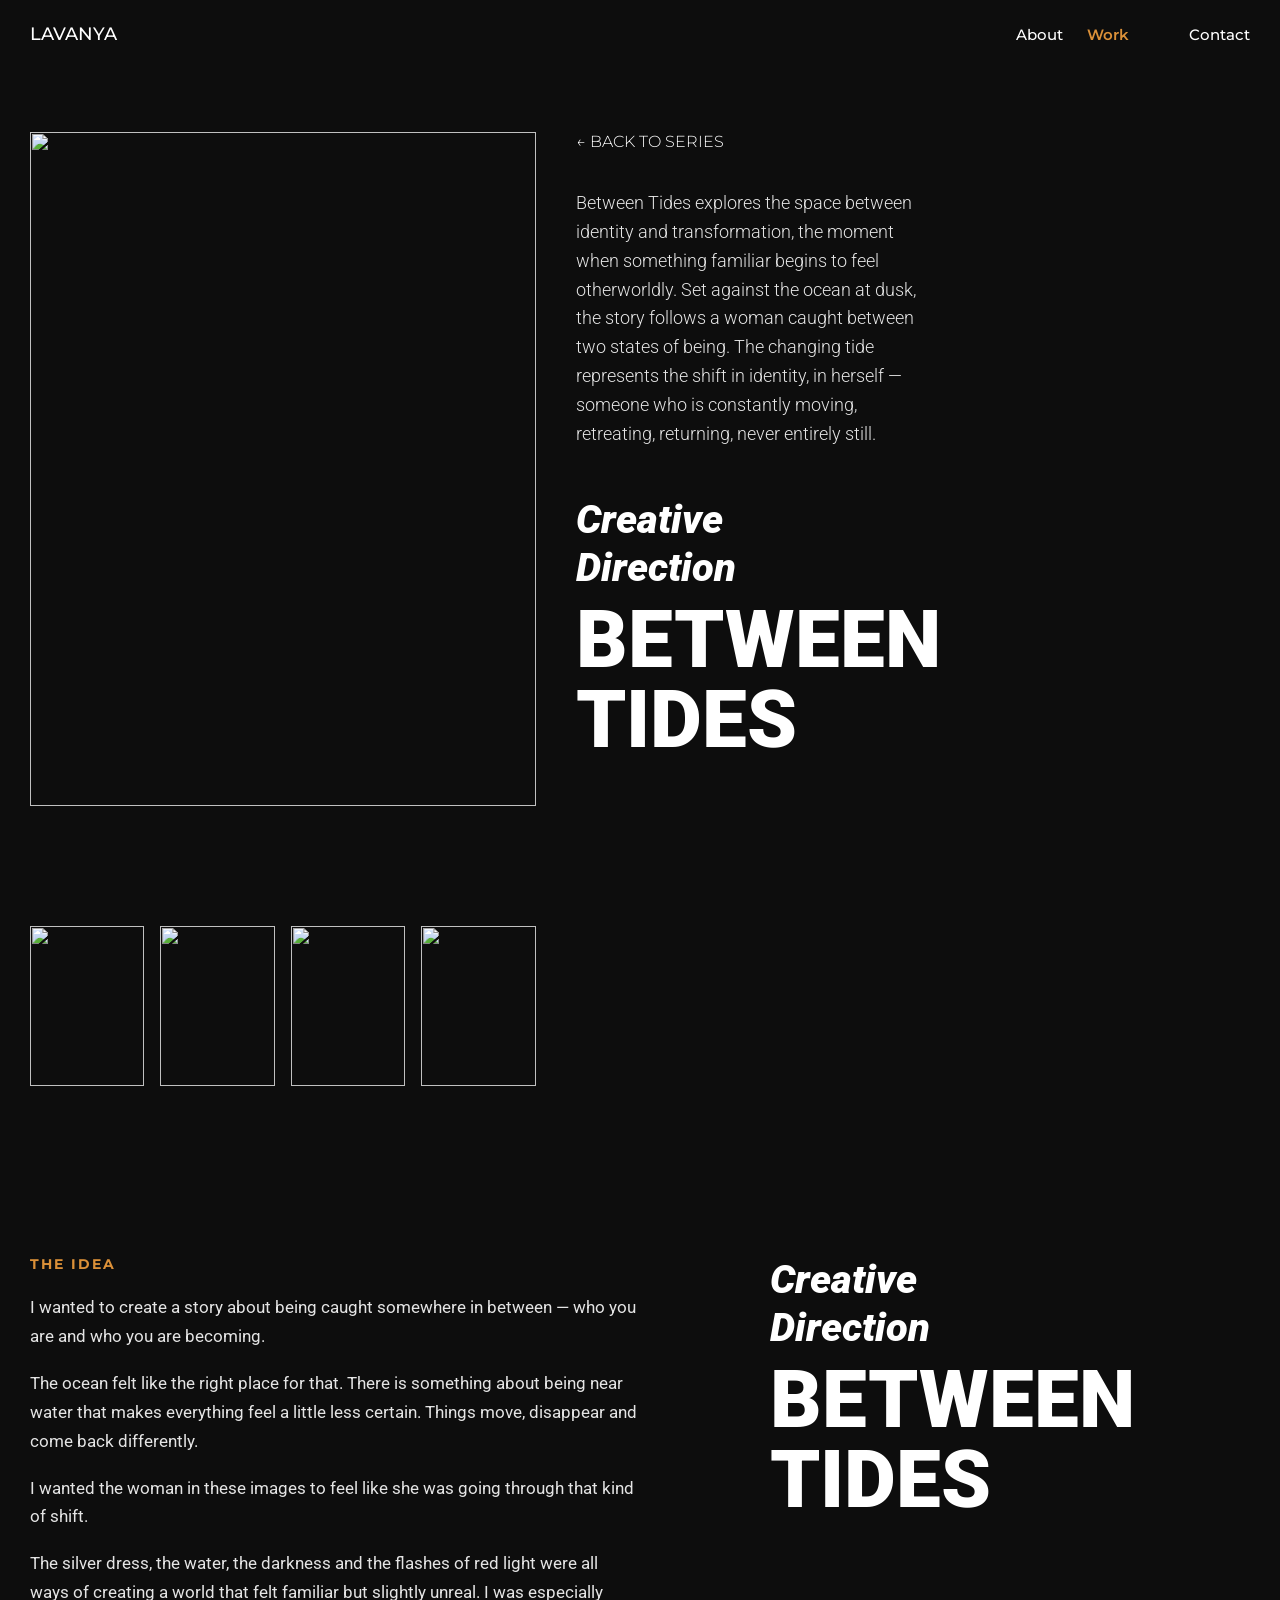
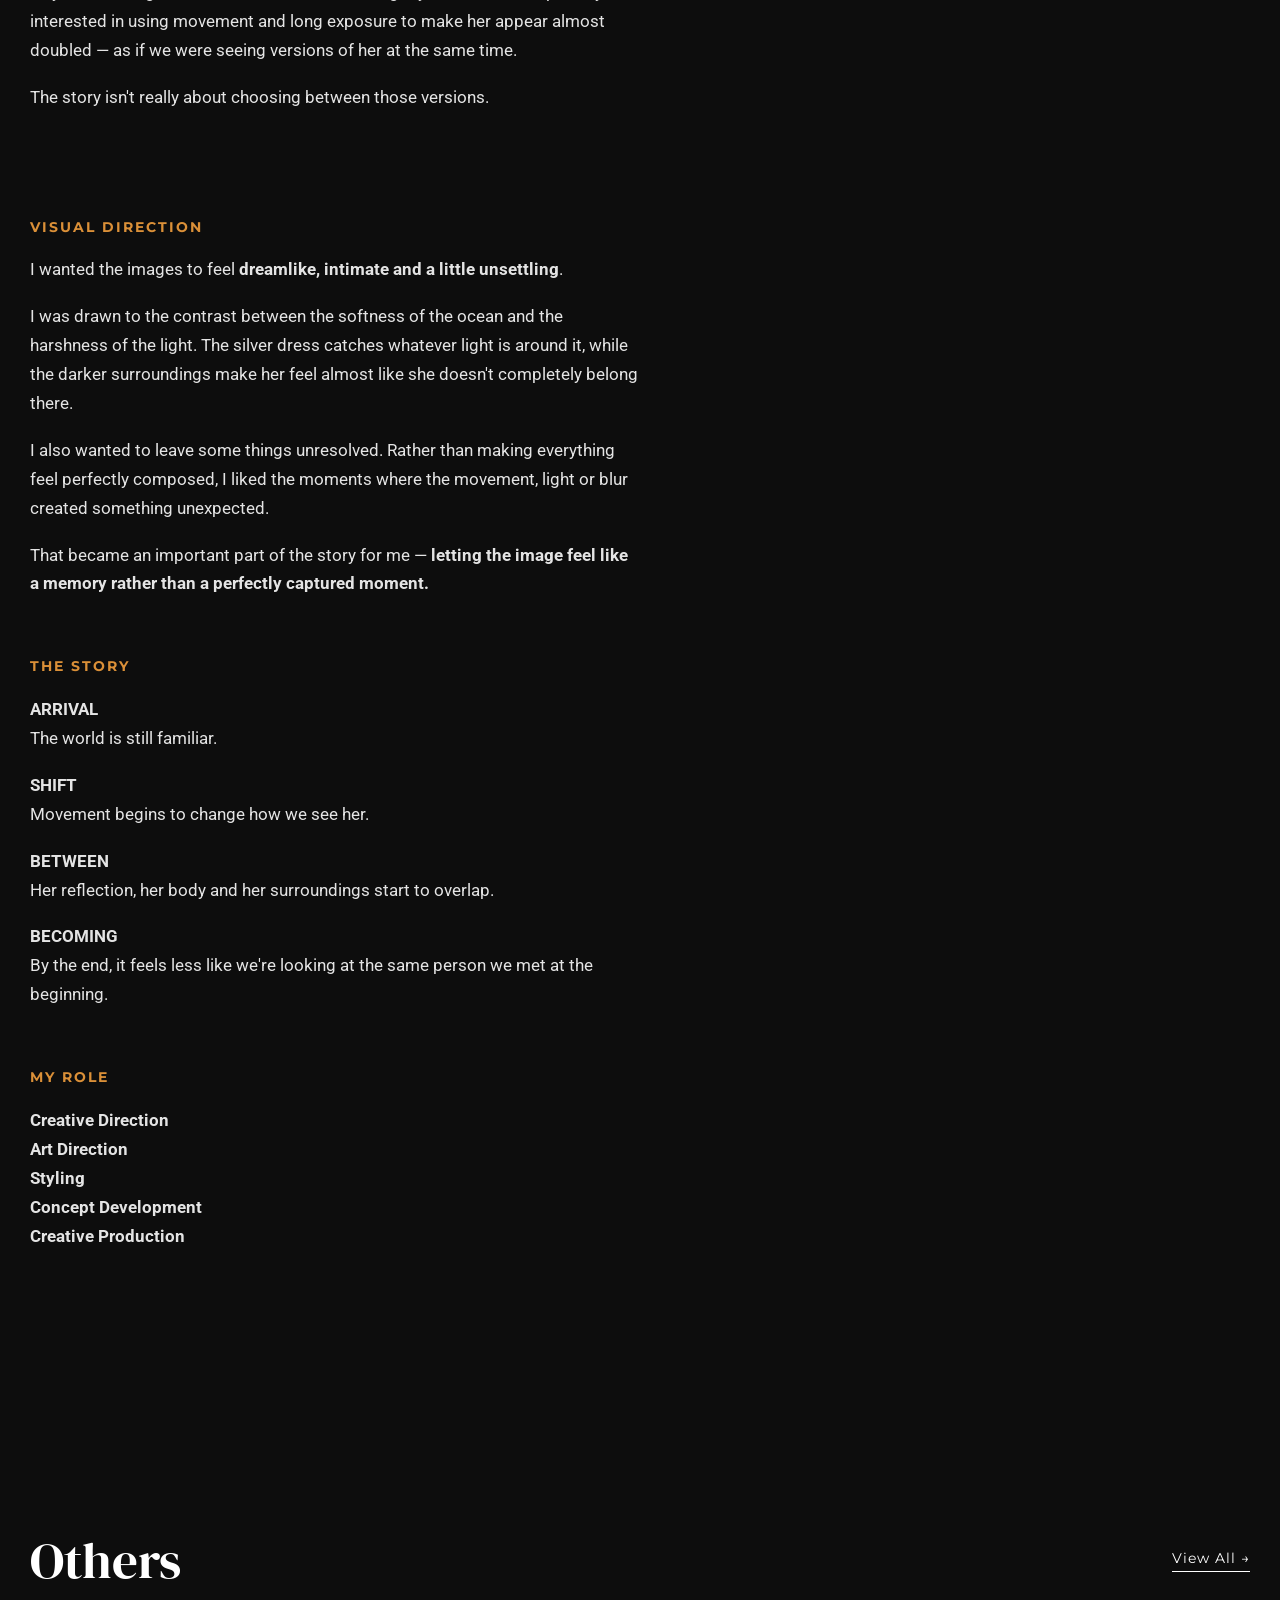
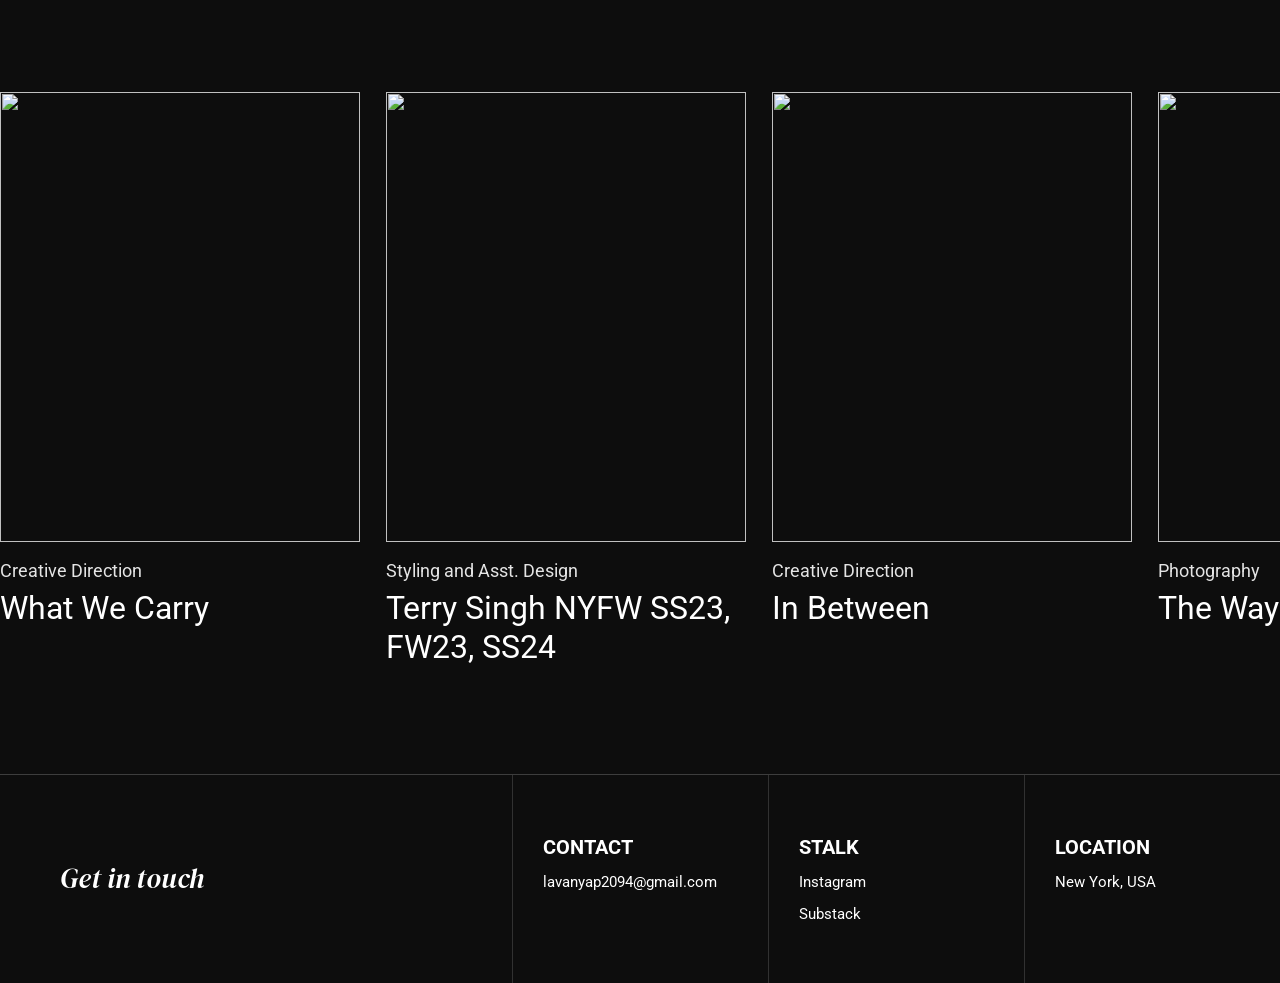
==== between-tides.html @ ea973506 "Add project detail pages, lightbox gallery, and scroll reveal animations Wires up the 5 project page" ====
<!DOCTYPE html>
<html lang="en">
<head>
<meta charset="UTF-8" />
<meta name="viewport" content="width=device-width, initial-scale=1" />
<title>Between Tides — Lavanya Pulijala</title>
<link rel="preconnect" href="https://fonts.googleapis.com" />
<link rel="preconnect" href="https://fonts.gstatic.com" crossorigin />
<link href="https://fonts.googleapis.com/css2?family=DM+Serif+Display:ital@0;1&family=Roboto:wght@300;400;500;700;900&family=Montserrat:wght@400;500;600&display=swap" rel="stylesheet" />
<link rel="stylesheet" href="style.css" />
</head>
<body>

<div class="navbar">
  <div class="container navbar-container">
    <a href="index.html" class="logo-holder"><div class="logo-text">LAVANYA</div></a>
    <nav class="nav-menu-wrapper">
      <div class="nav-wrapper">
        <div class="nav-menu-link-holder middle">
          <a href="index.html#about" class="nav-link-big">About</a>
          <a href="work.html" class="nav-link-big current">Work</a>
        </div>
        <div class="nav-menu-link-holder">
          <a href="mailto:lavanyap2094@gmail.com" class="nav-link-big">Contact</a>
        </div>
      </div>
    </nav>
    <button class="menu-button" aria-label="Open menu"><div class="menu-text">Menu</div></button>
  </div>
</div>

<div class="section">
  <div class="container">
    <div class="project-details-grid">
      <div class="project-template-holder">
        <div class="project-hero-image-holder">
          <img alt="" src="https://cdn.prod.website-files.com/6a930ff29320b54254b927bc/6a93768591bf868baf4c334a_SRI04540%20Large.png" />
        </div>
        <div class="project-gallery">
          <img alt="" src="https://cdn.prod.website-files.com/6a930ff29320b54254b927bc/6a93768591bf868baf4c334a_SRI04540%20Large.png" />
          <img alt="" src="https://cdn.prod.website-files.com/6a930ff29320b54254b927bc/6a93ac50853d7f9bc25ae7d8_SRI04551%20Large.png" />
          <img alt="" src="https://cdn.prod.website-files.com/6a930ff29320b54254b927bc/6a93ac51853d7f9bc25ae7e6_SRI04533%20Large.png" />
          <img alt="" src="https://cdn.prod.website-files.com/6a930ff29320b54254b927bc/6a93ac50357229175e5e2feb_SRI04547%20Large.png" />
        </div>
      </div>
      <div class="project-info-column">
        <div class="project-info">
          <a href="work.html" class="project-back-link">← Back to Series</a>
          <p class="project-description">Between Tides explores the space between identity and transformation, the moment when something familiar begins to feel otherworldly. Set against the ocean at dusk, the story follows a woman caught between two states of being. The changing tide represents the shift in identity, in herself — someone who is constantly moving, retreating, returning, never entirely still.</p>
        </div>
        <div class="project-name-wrapper">
          <div class="project-category-name">Creative Direction</div>
          <div class="project-title">Between Tides</div>
        </div>
      </div>
    </div>

    <div class="project-body-grid">
      <div class="project-body">
        <h3>THE IDEA</h3>
        <p>I wanted to create a story about being caught somewhere in between — who you are and who you are becoming.</p>
        <p>The ocean felt like the right place for that. There is something about being near water that makes everything feel a little less certain. Things move, disappear and come back differently.</p>
        <p>I wanted the woman in these images to feel like she was going through that kind of shift.</p>
        <p>The silver dress, the water, the darkness and the flashes of red light were all ways of creating a world that felt familiar but slightly unreal. I was especially interested in using movement and long exposure to make her appear almost doubled — as if we were seeing versions of her at the same time.</p>
        <p>The story isn't really about choosing between those versions.</p>
        <p>It's about <strong>existing somewhere between them.</strong></p>

        <h3>VISUAL DIRECTION</h3>
        <p>I wanted the images to feel <strong>dreamlike, intimate and a little unsettling</strong>.</p>
        <p>I was drawn to the contrast between the softness of the ocean and the harshness of the light. The silver dress catches whatever light is around it, while the darker surroundings make her feel almost like she doesn't completely belong there.</p>
        <p>I also wanted to leave some things unresolved. Rather than making everything feel perfectly composed, I liked the moments where the movement, light or blur created something unexpected.</p>
        <p>That became an important part of the story for me — <strong>letting the image feel like a memory rather than a perfectly captured moment.</strong></p>

        <h3>THE STORY</h3>
        <p><strong>ARRIVAL</strong><br />The world is still familiar.</p>
        <p><strong>SHIFT</strong><br />Movement begins to change how we see her.</p>
        <p><strong>BETWEEN</strong><br />Her reflection, her body and her surroundings start to overlap.</p>
        <p><strong>BECOMING</strong><br />By the end, it feels less like we're looking at the same person we met at the beginning.</p>

        <h3>MY ROLE</h3>
        <p><strong>Creative Direction</strong><br /><strong>Art Direction</strong><br /><strong>Styling</strong><br /><strong>Concept Development</strong><br /><strong>Creative Production</strong></p>
      </div>
      <div class="project-name-wrapper sticky">
        <div class="project-category-name">Creative Direction</div>
        <div class="project-title">Between Tides</div>
      </div>
    </div>
  </div>
</div>

<div class="section">
  <div class="container no-paddings">
    <div class="project-others-title">
      <div class="project-section-title">Others</div>
      <a href="work.html" class="link-with-arrow">View All →</a>
    </div>
  </div>
  <div class="horizontal-scrolling-wrapper">
    <div class="horizontal-scrolling-holder">
      <div class="work-list-wrapper">

        <a href="what-we-carry.html" class="work-item">
          <div class="featured-work-image-holder">
            <img class="grid-work-image" alt="" style="object-position: center 75%;" src="https://cdn.prod.website-files.com/6a930ff29320b54254b927bc/6a93aae207117569c260c474_Rukmini0732%20Large.png" />
          </div>
          <div class="category-text-holder"><div class="category-text">Creative Direction</div></div>
          <div class="work-title-holder"><div class="work-title">What We Carry</div></div>
        </a>

        <a href="nyfw-terry-singh.html" class="work-item">
          <div class="featured-work-image-holder">
            <img class="grid-work-image" alt="" style="object-position: center 15%;" src="https://cdn.prod.website-files.com/6a930ff29320b54254b927bc/6a93a5b98b8a10c0902ed716_converted_image_3.jpg" />
          </div>
          <div class="category-text-holder"><div class="category-text">Styling and Asst. Design</div></div>
          <div class="work-title-holder"><div class="work-title">Terry Singh NYFW SS23, FW23, SS24</div></div>
        </a>

        <a href="in-between.html" class="work-item">
          <div class="featured-work-image-holder">
            <img class="grid-work-image" alt="" src="https://cdn.prod.website-files.com/6a930ff29320b54254b927bc/6a93b052a6476f50bcbdfbe7_Rukmini1245%20Large.png" />
          </div>
          <div class="category-text-holder"><div class="category-text">Creative Direction</div></div>
          <div class="work-title-holder"><div class="work-title">In Between</div></div>
        </a>

        <a href="the-way-i-see.html" class="work-item">
          <div class="featured-work-image-holder">
            <img class="grid-work-image" alt="" src="https://cdn.prod.website-files.com/6a930ff29320b54254b927bc/6a93b617853d7f9bc25bc80b_IMG_5818.JPG" />
          </div>
          <div class="category-text-holder"><div class="category-text">Photography</div></div>
          <div class="work-title-holder"><div class="work-title">The Way I See</div></div>
        </a>

      </div>
    </div>
  </div>
</div>

<div class="section">
  <div class="footer-holder">
    <div class="footer-gird">
      <div class="footer-contact"><div class="drop-a-line-text">Get in touch</div></div>
      <div class="footer-info-holder">
        <div class="footer-title">CONTACT</div>
        <a href="mailto:lavanyap2094@gmail.com" class="footer-link">lavanyap2094@gmail.com</a>
      </div>
      <div class="footer-info-holder">
        <div class="footer-title">STALK</div>
        <a href="https://www.instagram.com/lavanyapulijala/" target="_blank" class="footer-link">Instagram</a>
        <a href="https://substack.com/@lavanyap" target="_blank" class="footer-link">Substack</a>
      </div>
      <div class="footer-info-holder">
        <div class="footer-title">LOCATION</div>
        <a href="https://www.google.com/maps" target="_blank" class="footer-link">New York, USA</a>
      </div>
    </div>
  </div>
</div>

<script src="script.js"></script>
</body>
</html>
---- style.css ----
:root {
  --bg: #0d0d0d;
  --accent: #db9038;
  --text: #ffffff;
  --text-soft: #e4e4e4;
  --font-headings: "DM Serif Display", serif;
  --font-paragraph: "Roboto", sans-serif;
  --font-ui: "Montserrat", sans-serif;
}

* { box-sizing: border-box; }

html { scroll-behavior: smooth; -webkit-text-size-adjust: 100%; text-size-adjust: 100%; }

body {
  margin: 0;
  background-color: var(--bg);
  color: var(--text);
  font-family: var(--font-headings);
  line-height: 1.2;
}

a { color: inherit; text-decoration: none; font-family: var(--font-paragraph); }

.container {
  width: 100%;
  max-width: 1400px;
  margin: 0 auto;
  padding: 2em 30px;
  position: relative;
}
.container.no-paddings { padding-top: 0; padding-bottom: 0; }
.container.sticky-container { position: sticky; top: 60px; }

/* NAV */
.navbar {
  position: sticky;
  top: 0;
  z-index: 20;
  background-color: var(--bg);
  height: 70px;
  display: flex;
  align-items: center;
}
.navbar-container {
  display: flex;
  justify-content: space-between;
  align-items: center;
  width: 100%;
}
.logo-text { font-family: var(--font-ui); font-size: 18px; font-weight: 500; }
.nav-menu-wrapper { display: flex; align-items: center; }
.nav-wrapper { display: flex; gap: 60px; align-items: center; }
.nav-menu-link-holder { display: flex; gap: 24px; align-items: center; }
.nav-link-big { font-size: 15px; font-family: var(--font-ui); font-weight: 500; transition: color .3s; }
.nav-link-big:hover { color: var(--accent); }
.nav-link-big.current { color: var(--accent); font-weight: 600; }
.menu-button {
  display: none;
  background: none;
  border: none;
  color: var(--text);
  font-family: var(--font-ui);
  cursor: pointer;
}

/* HERO */
.hero-section {
  min-height: 100vh;
  display: flex;
  flex-direction: column;
  justify-content: center;
  margin-top: -70px;
  padding-top: 70px;
}
.hero-grid {
  position: relative;
  padding-left: 35px;
  padding-right: 35px;
}
.hero-text-holder {
  position: absolute;
  top: 40px;
  left: 40px;
  z-index: 20;
  display: flex;
  flex-direction: column;
}
.hero-text-line {
  color: var(--accent);
  font-size: 16vw;
  line-height: 0.9;
  white-space: nowrap;
}
.hero-text-line span {
  display: inline-block;
  opacity: 0;
  transform: translateY(45px) rotateY(90deg);
  transform-style: preserve-3d;
}
.hero-image-holder {
  position: relative;
  width: 40vw;
  min-height: 70vh;
  margin-left: auto;
  z-index: 2;
}
.hero-image-container { position: relative; width: 100%; }
.hero-paragraph-holder {
  position: absolute;
  top: 34vw;
  left: -180px;
  max-width: 300px;
  z-index: 5;
  mix-blend-mode: difference;
}
.hero-paragraph { font-family: var(--font-paragraph); font-size: 18px; color: #fff; opacity: 0; transition: opacity 1s ease .8s; }
.hero-image {
  width: 100%;
  display: block;
  opacity: 0;
  transform: translateY(120px) rotate(-4deg) scale(0.96);
  transition: opacity 1s ease .3s, transform 1s ease .3s;
}

.placeholder-image {
  background-color: var(--bg2, #1a1a1a);
  background: var(--bg, #1a1a1a);
  border: 1px dashed #444;
  display: flex;
  align-items: center;
  justify-content: center;
  color: #777;
  font-family: var(--font-ui);
  font-size: 13px;
  width: 100%;
  height: 100%;
}

.loaded .hero-image,
.loaded .hero-paragraph { opacity: 1; transform: translateY(0) rotate(0deg) scale(1); }
.loaded .hero-text-line span { opacity: 1; transform: translateY(0) rotateY(0deg); transition: opacity .6s ease, transform .6s ease; }

/* divider */
.line-divider { padding: 70px 0; }
.line-holder { display: flex; justify-content: center; }
.line { width: 92%; height: 1px; background: rgba(255,255,255,.2); }

/* WORK STRIP */
.horizontal-scrolling-wrapper { position: relative; margin-top: 100px; }
.horizontal-scrolling-holder {
  display: flex;
  flex-direction: column;
  padding-top: 0;
}
.work-list-wrapper {
  display: flex;
  align-items: flex-start;
  gap: 26px;
  overflow-x: auto;
  overflow-y: hidden;
  scroll-behavior: auto;
  -webkit-overflow-scrolling: touch;
  overscroll-behavior-x: contain;
  padding-bottom: 8px;
  scrollbar-width: thin;
}
.work-list-wrapper::-webkit-scrollbar { height: 6px; }
.work-list-wrapper::-webkit-scrollbar-track { background: transparent; }
.work-list-wrapper::-webkit-scrollbar-thumb { background: rgba(255,255,255,.2); border-radius: 3px; }
.work-item {
  flex: none;
  width: 360px;
  min-width: 360px;
  display: block;
}
.featured-work-image-holder {
  width: 100%;
  aspect-ratio: 4 / 5;
  overflow: hidden;
  margin-bottom: 18px;
  background: var(--bg);
  display: block;
}
.grid-work-image {
  width: 100%;
  height: 100%;
  object-fit: cover;
  object-position: center;
  display: block;
}
.category-text-holder { overflow: hidden; }
.category-text { font-family: var(--font-paragraph); font-size: 18px; color: var(--text-soft); }
.work-title-holder { margin-top: 8px; }
.work-title { font-size: 32px; font-style: normal; font-weight: 400; }
.location-holder { display: flex; align-items: center; gap: 12px; margin-top: 6px; }
.location-line { width: 37px; height: 1px; background: var(--text); }
.location-text { font-family: var(--font-paragraph); font-size: 15px; font-style: italic; letter-spacing: .5px; }

.section-title {
  display: flex;
  justify-content: space-between;
  align-items: center;
  margin-top: 40px;
  margin-top: 20px;
}
.project-section-title { font-size: 8vw; }
.link-with-arrow { font-family: var(--font-ui); font-size: 14px; letter-spacing: 1px; border-bottom: 1px solid var(--text); padding-bottom: 4px; }

/* ABOUT */
.about-section { position: relative; margin-top: 120px; height: 90vh; min-height: 600px; }
.about-image-holder { width: 100%; height: 100%; overflow: hidden; }
.about-image { width: 100%; height: 100%; object-fit: cover; display: block; }
.about-section-wrapper {
  position: absolute;
  inset: 0;
  display: flex;
  flex-direction: column;
  justify-content: space-between;
  padding: 60px 30px;
  background: linear-gradient(to top, rgba(0,0,0,.55), rgba(0,0,0,0) 60%);
}
.about-title-wrapper { display: flex; justify-content: center; gap: 4px; }
.about-title { font-family: var(--font-paragraph); color: var(--accent); font-size: 14vw; font-style: italic; font-weight: 700; line-height: 1; }
.about-text { max-width: 640px; margin: 0 auto; text-align: left; }
.story-title { font-family: var(--font-paragraph); font-size: 42px; font-weight: 700; margin-bottom: 16px; }
.my-story-paragraph { font-family: var(--font-paragraph); font-size: 18px; line-height: 1.6; color: var(--text-soft); }

/* FOOTER */
.footer-holder { border-top: 1px solid rgba(255,255,255,.2); margin-top: 100px; }
.footer-gird {
  display: grid;
  grid-template-columns: 2fr 1fr 1fr 1fr;
}
.footer-contact { display: flex; align-items: center; padding: 60px; font-size: 28px; font-style: italic; }
.footer-info-holder { display: flex; flex-direction: column; gap: 14px; padding: 60px 30px; border-left: 1px solid rgba(255,255,255,.15); }
.footer-title { font-family: var(--font-paragraph); font-size: 20px; font-weight: 700; }
.footer-link { font-size: 15px; transition: color .3s; }
.footer-link:hover { color: var(--accent); }

/* RESPONSIVE */
@media screen and (max-width: 991px) {
  .hero-grid { padding-left: 0; padding-right: 0; }
  .hero-text-holder { position: static; padding-bottom: 20px; }
  .hero-text-line { font-size: 16vw; }
  .hero-image-holder { width: 100%; min-height: 0; margin-top: 20px; margin-left: 0; }
  .hero-paragraph-holder { position: static; margin-top: 20px; max-width: 100%; mix-blend-mode: normal; }
  .hero-image { width: 100%; }
  .about-title { font-size: 20vw; }
  .footer-gird { grid-template-columns: 1fr 1fr; }
}

@media screen and (max-width: 767px) {
  .navbar-container { padding: 0 16px; }
  .nav-wrapper { display: none; }
  .menu-button { display: block; }
  .hero-text-line { font-size: 18vw; }
  .work-list-wrapper { gap: 16px; }
  .work-item { width: 280px; min-width: 280px; }
  .project-section-title { font-size: 14vw; }
  .story-title { font-size: 30px; }
  .my-story-paragraph { font-size: 16px; }
  .footer-gird { grid-template-columns: 1fr; }
  .footer-info-holder { border-left: none; border-top: 1px solid rgba(255,255,255,.15); }
}

/* ===== WORK / ALL SERIES PAGE ===== */
.work-hero-holder {
  display: flex;
  flex-wrap: wrap;
  gap: 50px;
  padding-top: 40px;
  padding-bottom: 40px;
  border-bottom: 1px solid rgba(255,255,255,.2);
}
.work-hero-line { display: flex; }
.work-hero-text {
  color: var(--accent);
  font-size: 14vw;
  line-height: 0.9;
}
.work-hero-text span {
  display: inline-block;
  opacity: 0;
  transform: translateY(45px) rotateY(90deg);
  transform-style: preserve-3d;
}
.loaded .work-hero-text span { opacity: 1; transform: translateY(0) rotateY(0deg); transition: opacity .6s ease, transform .6s ease; }

.category-holder { display: flex; justify-content: flex-end; align-items: flex-start; padding-top: 10px; margin-left: auto; }
.category-dropdown { display: flex; flex-direction: column; align-items: flex-end; gap: 13px; position: relative; }
.dropdown-toggle {
  display: flex;
  align-items: center;
  gap: 10px;
  font-family: var(--font-paragraph);
  font-size: 24px;
  font-weight: 300;
  color: var(--text);
  cursor: pointer;
  background: none;
  border: none;
  padding-bottom: 8px;
  border-bottom: 1px solid rgba(255,255,255,.3);
}
.plus-icon-holder { width: 16px; height: 16px; display: flex; align-items: center; justify-content: center; position: relative; }
.plus-icon-holder::before, .plus-icon-holder::after {
  content: "";
  position: absolute;
  background: var(--text);
}
.plus-icon-holder::before { width: 100%; height: 1px; }
.plus-icon-holder::after { width: 1px; height: 100%; transition: transform .3s ease; }
.dropdown-toggle.open .plus-icon-holder::after { transform: rotate(90deg); }
.dropdown-list {
  display: none;
  flex-direction: column;
  text-align: right;
  padding-top: 12px;
  min-width: 220px;
}
.dropdown-list.open { display: flex; }
.category-link-holder {
  font-family: var(--font-paragraph);
  font-size: 18px;
  font-weight: 300;
  padding-bottom: 6px;
  margin-bottom: 6px;
  border-bottom: 1px solid rgba(255,255,255,.15);
  transition: color .3s;
}
.category-link-holder:last-child { border-bottom: none; }
.category-link-holder:hover { color: var(--accent); }
.category-link-holder.current { font-weight: 600; color: var(--accent); }

.featured-work-wrapper { margin-top: 80px; }
.featured-work-item { display: block; margin-bottom: 100px; }
.featured-work-link { display: flex; flex-direction: column; gap: 20px; }
.series-image-holder {
  position: relative;
  width: 100%;
  height: auto;
  overflow: hidden;
  display: block;
  background: var(--bg);
}
.series-image-holder img { width: 100%; height: auto; display: block; }
.series-image-holder.featured { height: 640px; max-height: 640px; }
.series-image-holder.featured img { width: 100%; height: 100%; object-fit: cover; object-position: center; }

.series-grid-wrapper { margin-top: 80px; margin-bottom: 100px; }
.series-grid {
  display: grid;
  grid-template-columns: 1fr 1fr;
  gap: 80px 60px;
}
.series-grid .featured-work-item:nth-child(2n) { position: relative; top: 60px; margin-bottom: 0; }
.series-grid .series-image-holder { aspect-ratio: 4 / 5; height: auto; }
.series-grid .series-image-holder img { width: 100%; height: 100%; object-fit: cover; object-position: center; }

@media screen and (max-width: 767px) {
  .work-hero-text { font-size: 20vw; }
  .category-holder { justify-content: flex-start; margin-left: 0; }
  .category-dropdown { align-items: flex-start; }
  .dropdown-list { text-align: left; }
  .featured-work-wrapper { margin-top: 40px; }
  .featured-work-item { margin-bottom: 50px; }
  .series-grid { grid-template-columns: 1fr; gap: 40px; }
  .series-grid .featured-work-item:nth-child(2n) { top: 0; }
}

/* ===== PROJECT DETAIL PAGE ===== */
.project-details-grid {
  display: grid;
  grid-template-columns: .75fr 1fr;
  gap: 40px;
}

.project-template-holder { display: flex; flex-direction: column; }
.project-hero-image-holder { width: 100%; aspect-ratio: 3 / 4; overflow: hidden; margin-top: 30px; }
.project-hero-image-holder img { width: 100%; height: 100%; object-fit: cover; object-position: center 20%; display: block; }

.project-gallery {
  display: grid;
  grid-template-columns: repeat(4, 1fr);
  gap: 16px;
  padding-top: 120px;
}
.project-gallery img { width: 100%; height: 160px; object-fit: cover; display: block; overflow: hidden; transition: transform .5s ease; }
.project-gallery img:hover { transform: scale(1.04); }

.project-info-column {
  display: flex;
  flex-direction: column;
  gap: 30px;
  padding-top: 30px;
}
.project-info { display: flex; flex-direction: column; gap: 20px; }

.project-back-link {
  display: inline-flex;
  align-items: center;
  gap: 12px;
  font-family: var(--font-ui);
  font-size: 16px;
  font-weight: 300;
  text-transform: uppercase;
  transition: color .3s;
  width: fit-content;
}
.project-back-link:hover { color: var(--accent); }

.project-description {
  font-family: var(--font-paragraph);
  font-weight: 300;
  font-size: 18px;
  line-height: 1.6;
  color: var(--text-soft);
  max-width: 350px;
}

.project-name-wrapper {
  max-width: 300px;
  font-family: var(--font-paragraph);
  font-size: 64px;
  font-style: italic;
  font-weight: 900;
}
.project-name-wrapper.sticky { position: sticky; top: 85px; }
.project-category-name { font-size: 40px; margin-bottom: 8px; }
.project-title { text-transform: uppercase; font-style: normal; font-size: 80px; line-height: 1; }

.project-body-grid {
  display: flex;
  gap: 130px;
  padding: 170px 0;
  align-items: flex-start;
}
.project-body { max-width: 50%; }
.project-body h3 {
  font-family: var(--font-ui);
  font-size: 14px;
  letter-spacing: 2px;
  color: var(--accent);
  margin: 60px 0 20px;
}
.project-body h3:first-child { margin-top: 0; }
.project-body p {
  font-family: var(--font-paragraph);
  font-size: 17px;
  line-height: 1.7;
  color: var(--text-soft);
  margin: 0 0 18px;
}

.project-others-title { display: flex; justify-content: space-between; align-items: center; margin-top: 60px; margin-bottom: 40px; }
.project-others-title .project-section-title { font-size: 4vw; }

@media screen and (max-width: 991px) {
  .project-details-grid { grid-template-columns: 1fr; }
  .project-name-wrapper { max-width: 100%; }
}

@media screen and (max-width: 767px) {
  .project-gallery { grid-template-columns: repeat(2, 1fr); padding-top: 60px; }
  .project-name-wrapper { font-size: 40px; }
  .project-title { font-size: 48px; }
  .project-category-name { font-size: 24px; }
  .project-body-grid { flex-direction: column; gap: 0; padding: 60px 0; }
  .project-body { max-width: 100%; }
  .project-name-wrapper.sticky { display: none; }
  .project-others-title .project-section-title { font-size: 8vw; }
}

/* ===== SCROLL REVEAL ===== */
.reveal {
  opacity: 0;
  transform: translateY(40px);
  transition: opacity .8s ease, transform .8s ease;
}
.reveal.revealed { opacity: 1; transform: translateY(0); }

@media (prefers-reduced-motion: reduce) {
  .reveal { opacity: 1; transform: none; transition: none; }
}

/* ===== LIGHTBOX ===== */
body.lightbox-locked { overflow: hidden; }

.lightbox {
  display: none;
  position: fixed;
  inset: 0;
  z-index: 1000;
  background: rgba(0, 0, 0, .95);
  align-items: center;
  justify-content: center;
}
.lightbox.open { display: flex; }

.lightbox-main {
  width: 100%;
  height: 100%;
  display: flex;
  align-items: center;
  justify-content: center;
  padding: 40px 100px 120px;
  box-sizing: border-box;
}
.lightbox-image { max-width: 100%; max-height: 100%; object-fit: contain; display: block; }

.lightbox-close {
  position: absolute;
  top: 24px;
  right: 30px;
  background: none;
  border: none;
  color: var(--text);
  font-size: 32px;
  line-height: 1;
  cursor: pointer;
  z-index: 2;
}
.lightbox-close:hover { color: var(--accent); }

.lightbox-prev, .lightbox-next {
  position: absolute;
  top: 50%;
  transform: translateY(-50%);
  background: none;
  border: none;
  color: var(--text);
  font-size: 48px;
  line-height: 1;
  cursor: pointer;
  z-index: 2;
  padding: 20px;
}
.lightbox-prev { left: 10px; }
.lightbox-next { right: 10px; }
.lightbox-prev:hover, .lightbox-next:hover { color: var(--accent); }

.lightbox-thumbs {
  position: absolute;
  bottom: 24px;
  left: 0;
  right: 0;
  display: flex;
  justify-content: center;
  gap: 10px;
  padding: 0 20px;
  overflow-x: auto;
}
.lightbox-thumb {
  width: 70px;
  height: 70px;
  object-fit: cover;
  opacity: .5;
  cursor: pointer;
  flex-shrink: 0;
  transition: opacity .2s;
}
.lightbox-thumb:hover { opacity: .8; }
.lightbox-thumb.active { opacity: 1; outline: 2px solid var(--accent); }

@media screen and (max-width: 767px) {
  .lightbox-main { padding: 40px 50px 110px; }
  .lightbox-prev, .lightbox-next { font-size: 32px; padding: 10px; }
  .lightbox-thumb { width: 44px; height: 44px; }
}
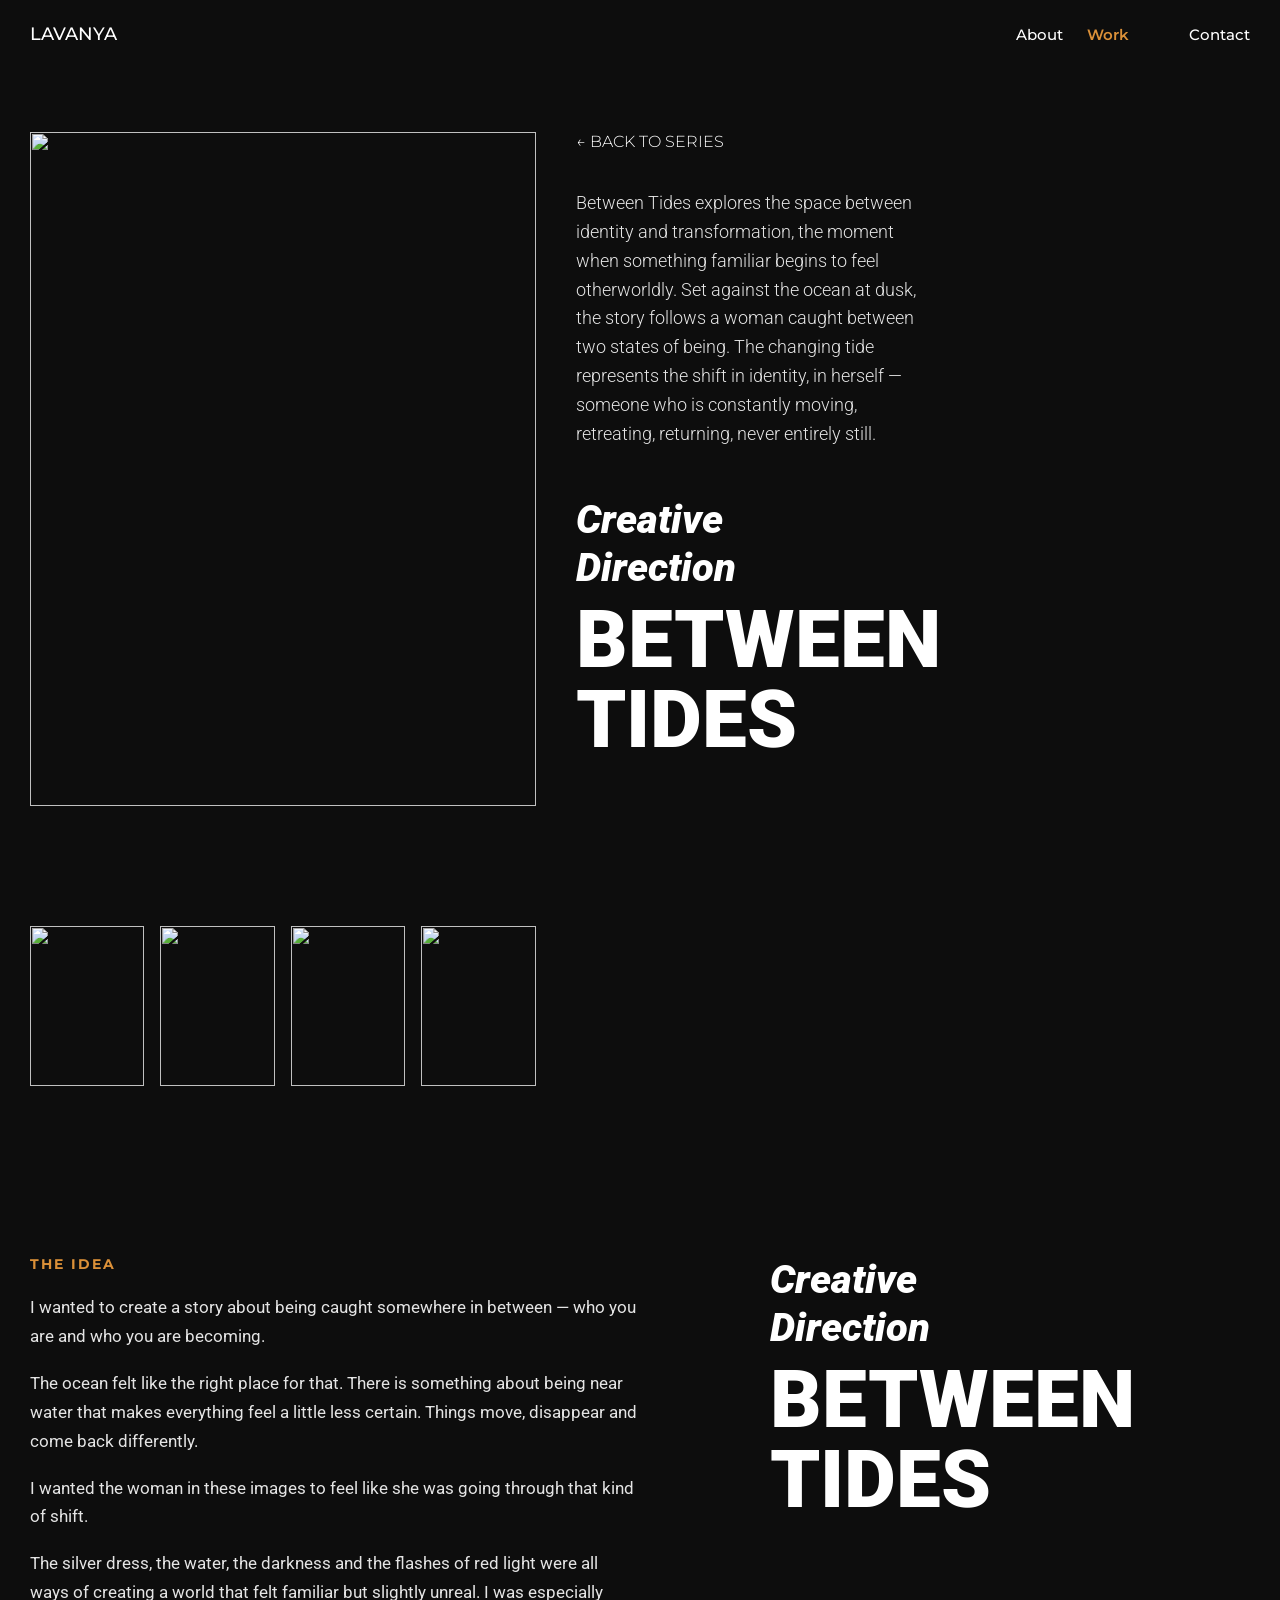
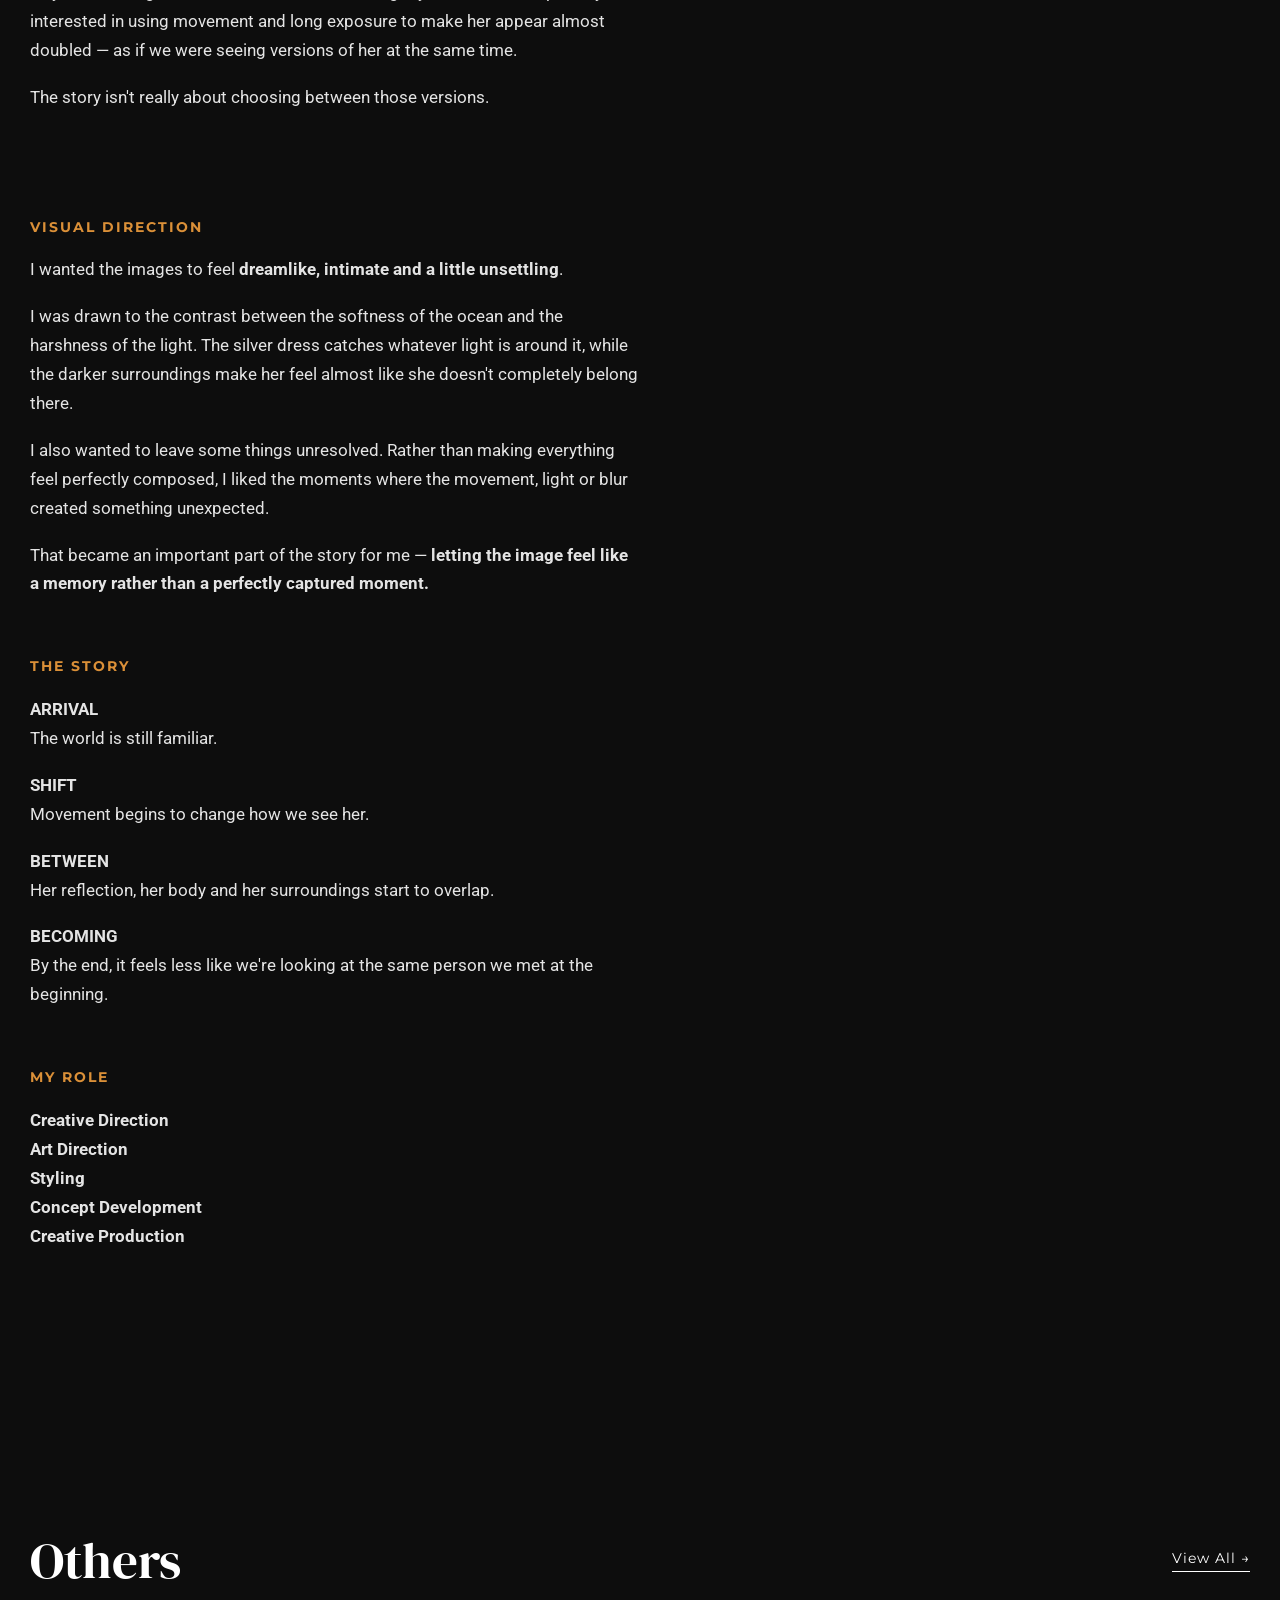
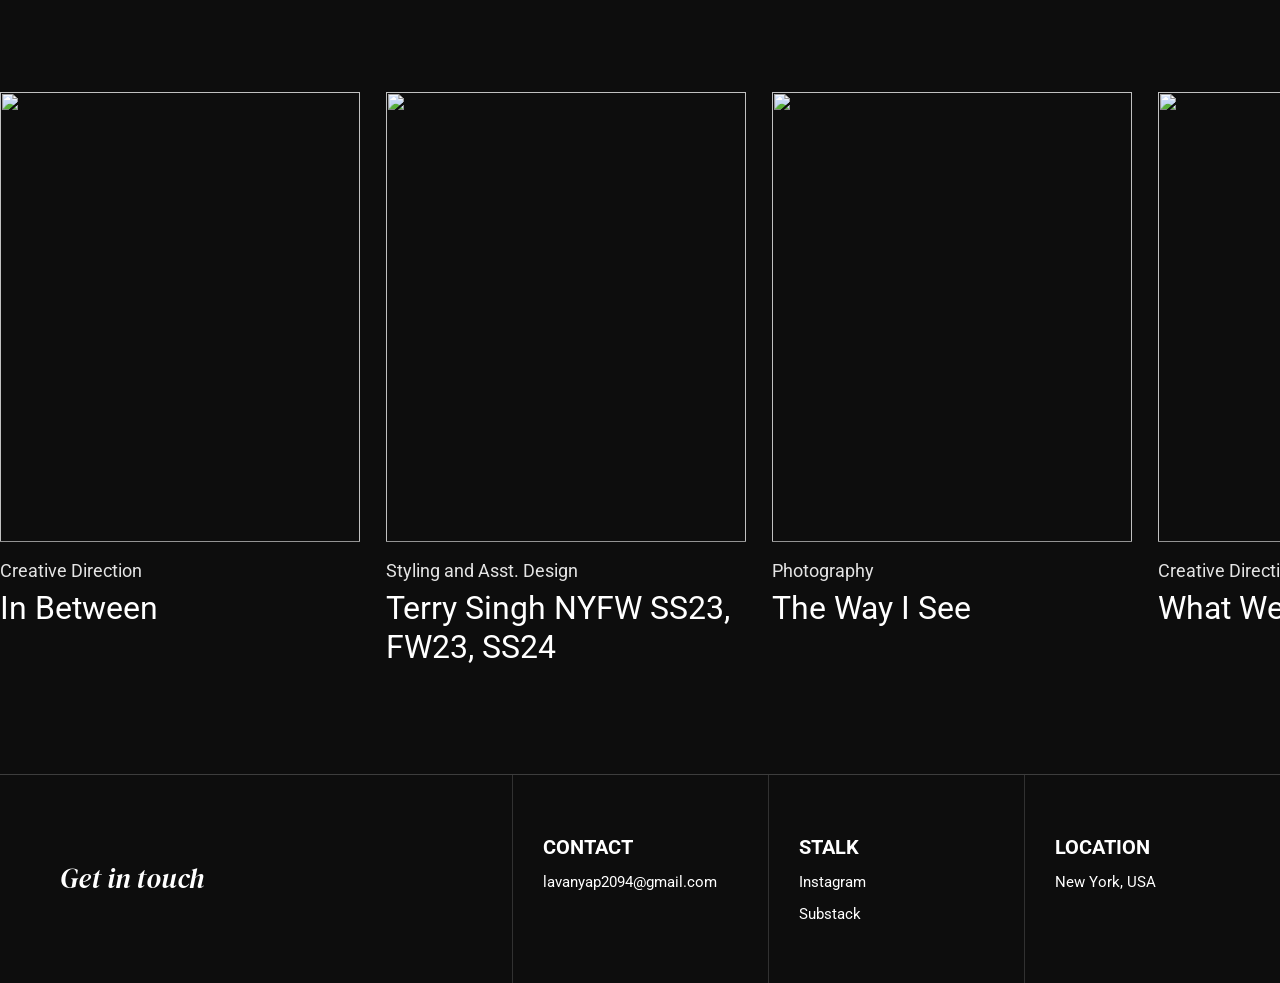
==== commit dfe6ef3f: "Add social share preview image and reorder work items sitewide Adds Open Graph/Twitter meta tags to " ====
--- a/between-tides.html
+++ b/between-tides.html
@@ -4,6 +4,15 @@
 <meta charset="UTF-8" />
 <meta name="viewport" content="width=device-width, initial-scale=1" />
 <title>Between Tides — Lavanya Pulijala</title>
+<meta property="og:type" content="website" />
+<meta property="og:title" content="Between Tides — Lavanya Pulijala" />
+<meta property="og:description" content="Between Tides explores the space between identity and transformation, set against the ocean at dusk." />
+<meta property="og:image" content="https://cdn.prod.website-files.com/6a930ff29320b54254b927bc/6a93b080176eadffba27c4e3_Rukmini1125%20Large.png" />
+<meta property="og:url" content="https://lavanyapulijala.netlify.app/between-tides.html" />
+<meta name="twitter:card" content="summary_large_image" />
+<meta name="twitter:title" content="Between Tides — Lavanya Pulijala" />
+<meta name="twitter:description" content="Between Tides explores the space between identity and transformation, set against the ocean at dusk." />
+<meta name="twitter:image" content="https://cdn.prod.website-files.com/6a930ff29320b54254b927bc/6a93b080176eadffba27c4e3_Rukmini1125%20Large.png" />
 <link rel="preconnect" href="https://fonts.googleapis.com" />
 <link rel="preconnect" href="https://fonts.gstatic.com" crossorigin />
 <link href="https://fonts.googleapis.com/css2?family=DM+Serif+Display:ital@0;1&family=Roboto:wght@300;400;500;700;900&family=Montserrat:wght@400;500;600&display=swap" rel="stylesheet" />
@@ -99,12 +108,12 @@
     <div class="horizontal-scrolling-holder">
       <div class="work-list-wrapper">
 
-        <a href="what-we-carry.html" class="work-item">
+        <a href="in-between.html" class="work-item">
           <div class="featured-work-image-holder">
-            <img class="grid-work-image" alt="" style="object-position: center 75%;" src="https://cdn.prod.website-files.com/6a930ff29320b54254b927bc/6a93aae207117569c260c474_Rukmini0732%20Large.png" />
+            <img class="grid-work-image" alt="" src="https://cdn.prod.website-files.com/6a930ff29320b54254b927bc/6a93b052a6476f50bcbdfbe7_Rukmini1245%20Large.png" />
           </div>
           <div class="category-text-holder"><div class="category-text">Creative Direction</div></div>
-          <div class="work-title-holder"><div class="work-title">What We Carry</div></div>
+          <div class="work-title-holder"><div class="work-title">In Between</div></div>
         </a>
 
         <a href="nyfw-terry-singh.html" class="work-item">
@@ -115,20 +124,20 @@
           <div class="work-title-holder"><div class="work-title">Terry Singh NYFW SS23, FW23, SS24</div></div>
         </a>
 
-        <a href="in-between.html" class="work-item">
-          <div class="featured-work-image-holder">
-            <img class="grid-work-image" alt="" src="https://cdn.prod.website-files.com/6a930ff29320b54254b927bc/6a93b052a6476f50bcbdfbe7_Rukmini1245%20Large.png" />
-          </div>
-          <div class="category-text-holder"><div class="category-text">Creative Direction</div></div>
-          <div class="work-title-holder"><div class="work-title">In Between</div></div>
-        </a>
-
         <a href="the-way-i-see.html" class="work-item">
           <div class="featured-work-image-holder">
             <img class="grid-work-image" alt="" src="https://cdn.prod.website-files.com/6a930ff29320b54254b927bc/6a93b617853d7f9bc25bc80b_IMG_5818.JPG" />
           </div>
           <div class="category-text-holder"><div class="category-text">Photography</div></div>
           <div class="work-title-holder"><div class="work-title">The Way I See</div></div>
+        </a>
+
+        <a href="what-we-carry.html" class="work-item">
+          <div class="featured-work-image-holder">
+            <img class="grid-work-image" alt="" style="object-position: center 75%;" src="https://cdn.prod.website-files.com/6a930ff29320b54254b927bc/6a93aae207117569c260c474_Rukmini0732%20Large.png" />
+          </div>
+          <div class="category-text-holder"><div class="category-text">Creative Direction</div></div>
+          <div class="work-title-holder"><div class="work-title">What We Carry</div></div>
         </a>
 
       </div>
--- a/style.css
+++ b/style.css
@@ -254,6 +254,21 @@
   .navbar-container { padding: 0 16px; }
   .nav-wrapper { display: none; }
   .menu-button { display: block; }
+  .navbar.menu-open .nav-wrapper {
+    display: flex;
+    flex-direction: column;
+    align-items: flex-start;
+    gap: 20px;
+    position: absolute;
+    top: 70px;
+    left: 0;
+    right: 0;
+    background-color: var(--bg);
+    padding: 24px 16px 32px;
+    border-bottom: 1px solid rgba(255,255,255,.15);
+    z-index: 30;
+  }
+  .navbar.menu-open .nav-menu-link-holder { flex-direction: column; align-items: flex-start; gap: 14px; }
   .hero-text-line { font-size: 18vw; }
   .work-list-wrapper { gap: 16px; }
   .work-item { width: 280px; min-width: 280px; }
@@ -479,6 +494,24 @@
   transition: opacity .8s ease, transform .8s ease;
 }
 .reveal.revealed { opacity: 1; transform: translateY(0); }
+
+/* Work rail cards: card itself just fades (no slide), the photo inside
+   wipes up from the bottom of its box, like the reference site. */
+.work-item.reveal,
+.featured-work-item.reveal {
+  transform: none;
+  transition: opacity .6s ease;
+}
+.work-item.reveal .grid-work-image,
+.featured-work-item.reveal .series-image-holder img {
+  clip-path: inset(100% 0 0 0);
+  transition: clip-path .8s cubic-bezier(.16,.84,.44,1);
+  transition-delay: inherit;
+}
+.work-item.reveal.revealed .grid-work-image,
+.featured-work-item.reveal.revealed .series-image-holder img {
+  clip-path: inset(0 0 0 0);
+}
 
 @media (prefers-reduced-motion: reduce) {
   .reveal { opacity: 1; transform: none; transition: none; }
